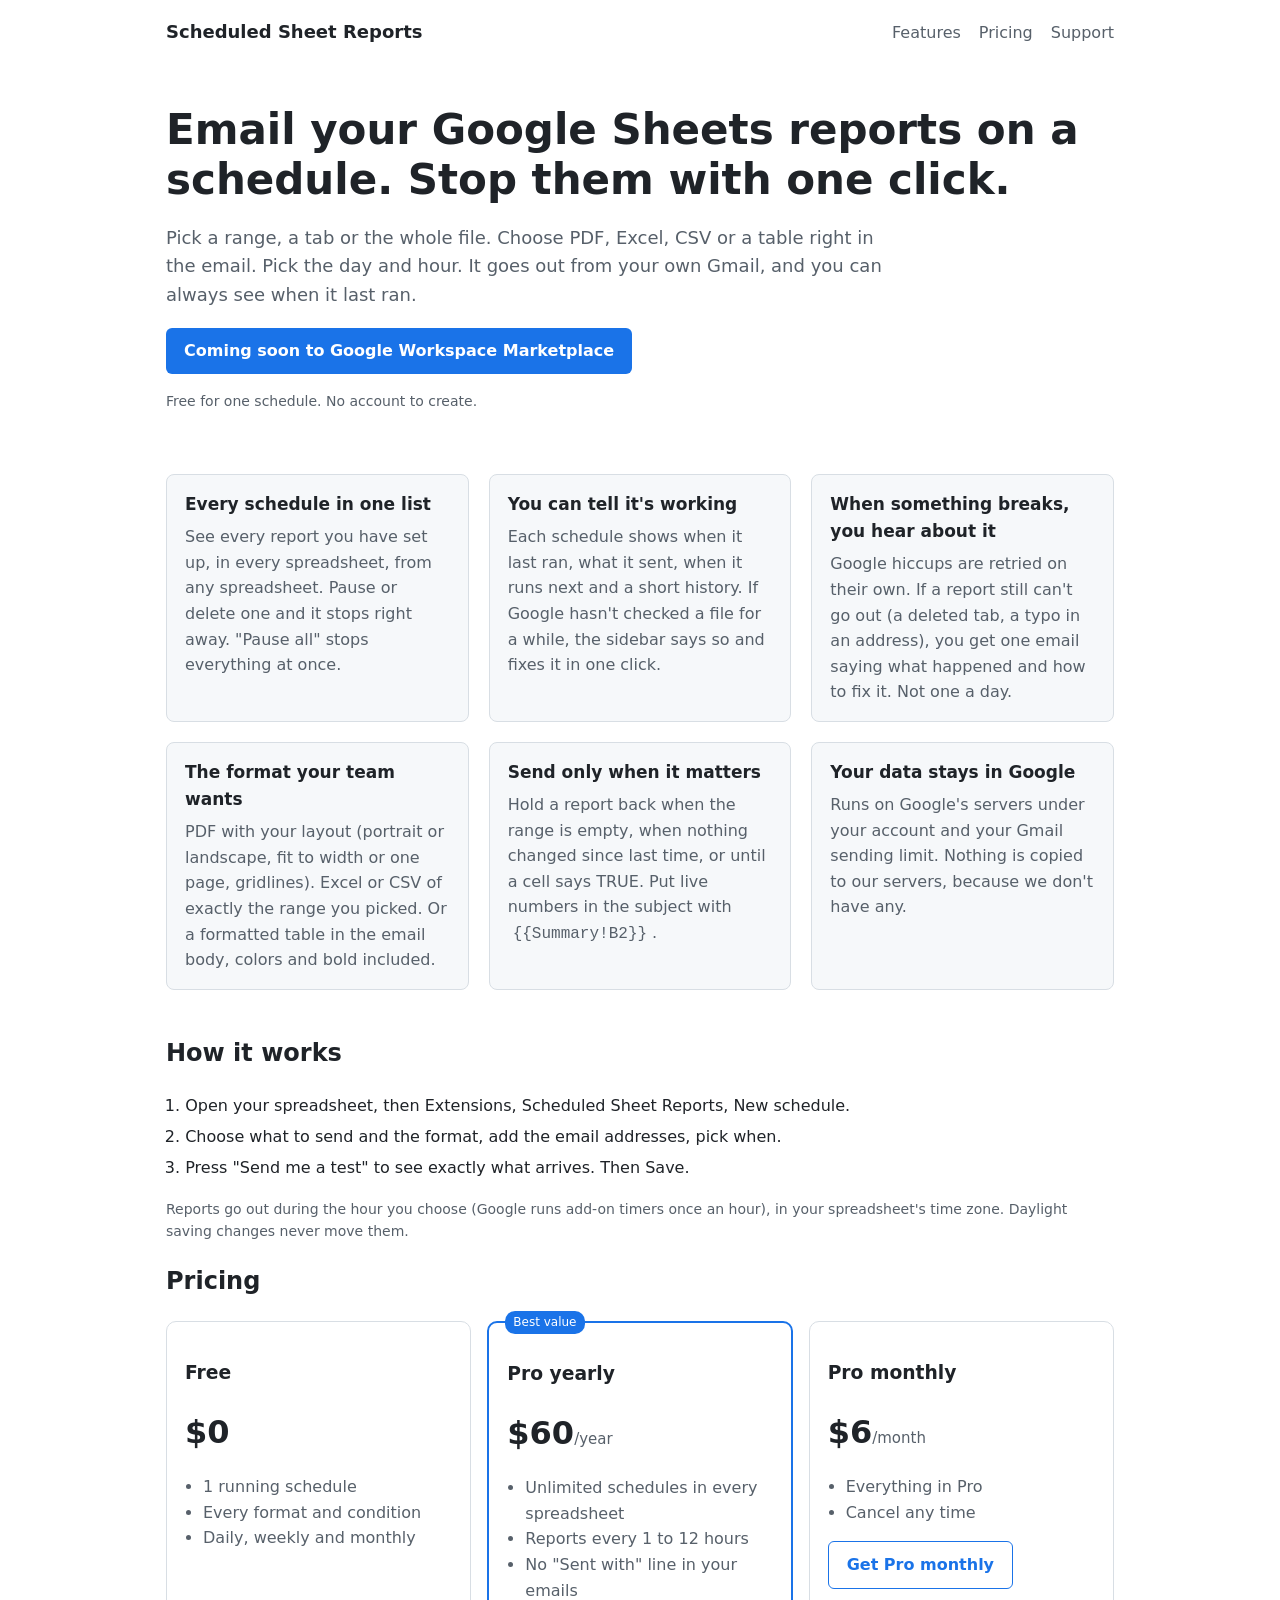
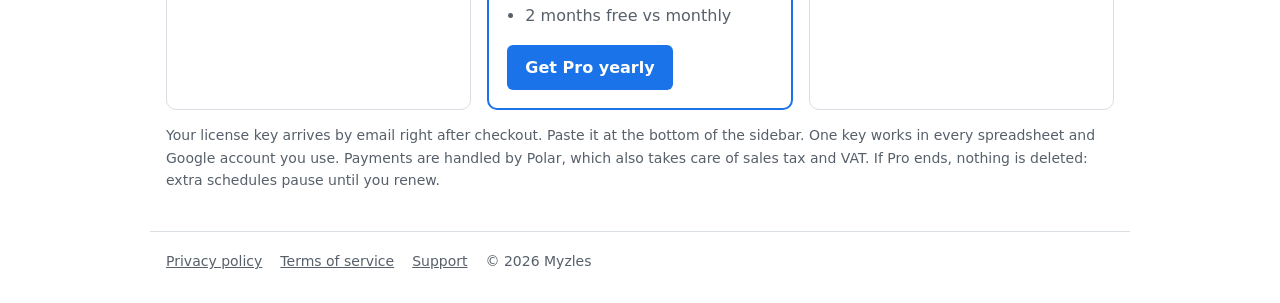
==== index.html @ c82e645b "Scheduled Sheet Reports site" ====
<!doctype html>
<html lang="en">
<head>
<meta charset="utf-8">
<meta name="viewport" content="width=device-width, initial-scale=1">
<title>Scheduled Sheet Reports for Google Sheets</title>
<meta name="description" content="Email a Google Sheets range, tab or whole file on a schedule as PDF, Excel, CSV or a table in the email. One list of every schedule, and Pause works instantly.">
<link rel="stylesheet" href="style.css">
</head>
<body>
<header class="wrap top"><a class="brand" href="./">Scheduled Sheet Reports</a><nav><a href="./#features">Features</a><a href="./#pricing">Pricing</a><a href="support.html">Support</a></nav></header>

<section class="wrap hero">
  <h1>Email your Google Sheets reports on a schedule. Stop them with one click.</h1>
  <p class="lead">Pick a range, a tab or the whole file. Choose PDF, Excel, CSV or a table right in the email. Pick the day and hour. It goes out from your own Gmail, and you can always see when it last ran.</p>
  <p><span class="btn" aria-disabled="true">Coming soon to Google Workspace Marketplace</span></p><!-- LAUNCH: swap for the Marketplace install link -->
  <p class="small">Free for one schedule. No account to create.</p>
</section>

<section id="features" class="wrap grid">
  <div><h3>Every schedule in one list</h3><p>See every report you have set up, in every spreadsheet, from any spreadsheet. Pause or delete one and it stops right away. "Pause all" stops everything at once.</p></div>
  <div><h3>You can tell it's working</h3><p>Each schedule shows when it last ran, what it sent, when it runs next and a short history. If Google hasn't checked a file for a while, the sidebar says so and fixes it in one click.</p></div>
  <div><h3>When something breaks, you hear about it</h3><p>Google hiccups are retried on their own. If a report still can't go out (a deleted tab, a typo in an address), you get one email saying what happened and how to fix it. Not one a day.</p></div>
  <div><h3>The format your team wants</h3><p>PDF with your layout (portrait or landscape, fit to width or one page, gridlines). Excel or CSV of exactly the range you picked. Or a formatted table in the email body, colors and bold included.</p></div>
  <div><h3>Send only when it matters</h3><p>Hold a report back when the range is empty, when nothing changed since last time, or until a cell says TRUE. Put live numbers in the subject with <code>{{Summary!B2}}</code>.</p></div>
  <div><h3>Your data stays in Google</h3><p>Runs on Google's servers under your account and your Gmail sending limit. Nothing is copied to our servers, because we don't have any.</p></div>
</section>

<section class="wrap">
  <h2>How it works</h2>
  <ol class="steps">
    <li>Open your spreadsheet, then Extensions, Scheduled Sheet Reports, New schedule.</li>
    <li>Choose what to send and the format, add the email addresses, pick when.</li>
    <li>Press "Send me a test" to see exactly what arrives. Then Save.</li>
  </ol>
  <p class="small">Reports go out during the hour you choose (Google runs add-on timers once an hour), in your spreadsheet's time zone. Daylight saving changes never move them.</p>
</section>

<section id="pricing" class="wrap">
  <h2>Pricing</h2>
  <div class="plans">
    <div class="plan"><h3>Free</h3><p class="price">$0</p><ul><li>1 running schedule</li><li>Every format and condition</li><li>Daily, weekly and monthly</li></ul></div>
    <div class="plan best"><span class="tag">Best value</span><h3>Pro yearly</h3><p class="price">$60<span>/year</span></p><ul><li>Unlimited schedules in every spreadsheet</li><li>Reports every 1 to 12 hours</li><li>No "Sent with" line in your emails</li><li>2 months free vs monthly</li></ul><a class="btn" href="https://buy.polar.sh/polar_cl_2FCOJj0OA82YPhj2kNXq5B5Lyd6tLaUT3I5VF2hyjky">Get Pro yearly</a></div>
    <div class="plan"><h3>Pro monthly</h3><p class="price">$6<span>/month</span></p><ul><li>Everything in Pro</li><li>Cancel any time</li></ul><a class="btn ghost" href="https://buy.polar.sh/polar_cl_g5BD1GO6BYs2bRUYo3kjSf56NTwhfmg9c0Htf2Jf3jh">Get Pro monthly</a></div>
  </div>
  <p class="small">Your license key arrives by email right after checkout. Paste it at the bottom of the sidebar. One key works in every spreadsheet and Google account you use. Payments are handled by Polar, which also takes care of sales tax and VAT. If Pro ends, nothing is deleted: extra schedules pause until you renew.</p>
</section>

<footer class="wrap foot"><a href="privacy.html">Privacy policy</a><a href="terms.html">Terms of service</a><a href="support.html">Support</a><span>&copy; 2026 Myzles</span></footer>
</body>
</html>
---- style.css ----
:root { --ink: #1f2328; --muted: #57606a; --line: #d8dee4; --accent: #1a73e8; --bg: #ffffff; --soft: #f6f8fa; }
@media (prefers-color-scheme: dark) { :root { --ink: #e6edf3; --muted: #9aa4af; --line: #30363d; --accent: #6ea8fe; --bg: #0d1117; --soft: #161b22; } }
* { box-sizing: border-box; }
body { margin: 0; font: 16px/1.6 system-ui, -apple-system, "Segoe UI", Roboto, Arial, sans-serif; color: var(--ink); background: var(--bg); }
.wrap { max-width: 980px; margin: 0 auto; padding: 0 16px; }
.top { display: flex; justify-content: space-between; align-items: center; padding-top: 18px; padding-bottom: 18px; flex-wrap: wrap; gap: 8px; }
.brand { font-weight: 700; color: var(--ink); text-decoration: none; font-size: 18px; }
nav a { margin-left: 18px; color: var(--muted); text-decoration: none; }
.hero { padding: 40px 16px 24px; }
h1 { font-size: clamp(28px, 5vw, 42px); line-height: 1.2; margin: 0 0 16px; }
.lead { font-size: 18px; color: var(--muted); max-width: 720px; }
.btn { display: inline-block; background: var(--accent); color: #fff; padding: 10px 18px; border-radius: 6px; text-decoration: none; font-weight: 600; }
.btn.ghost { background: transparent; color: var(--accent); border: 1px solid var(--accent); }
.small { color: var(--muted); font-size: 14px; }
.grid { display: grid; grid-template-columns: repeat(auto-fit, minmax(260px, 1fr)); gap: 20px; padding-top: 24px; padding-bottom: 24px; }
.grid div { background: var(--soft); border: 1px solid var(--line); border-radius: 8px; padding: 16px 18px; }
.grid h3 { margin: 0 0 6px; font-size: 17px; }
.grid p { margin: 0; color: var(--muted); }
.plans { display: grid; grid-template-columns: repeat(auto-fit, minmax(240px, 1fr)); gap: 16px; }
.plan { border: 1px solid var(--line); border-radius: 10px; padding: 18px; position: relative; }
.plan.best { border: 2px solid var(--accent); }
.tag { position: absolute; top: -12px; left: 16px; background: var(--accent); color: #fff; font-size: 12px; padding: 2px 8px; border-radius: 10px; }
.price { font-size: 32px; font-weight: 700; margin: 4px 0; }
.price span { font-size: 15px; color: var(--muted); font-weight: 400; }
.plan ul { padding-left: 18px; color: var(--muted); }
.foot { border-top: 1px solid var(--line); margin-top: 40px; padding-top: 18px; padding-bottom: 30px; display: flex; gap: 18px; flex-wrap: wrap; color: var(--muted); font-size: 14px; }
.foot a { color: var(--muted); }
.doc { max-width: 760px; padding-bottom: 40px; }
.doc h2 { margin-top: 28px; font-size: 20px; }
code { background: var(--soft); padding: 1px 5px; border-radius: 4px; }

.steps{line-height:1.7;padding-left:1.2em}
.steps li{margin:4px 0}
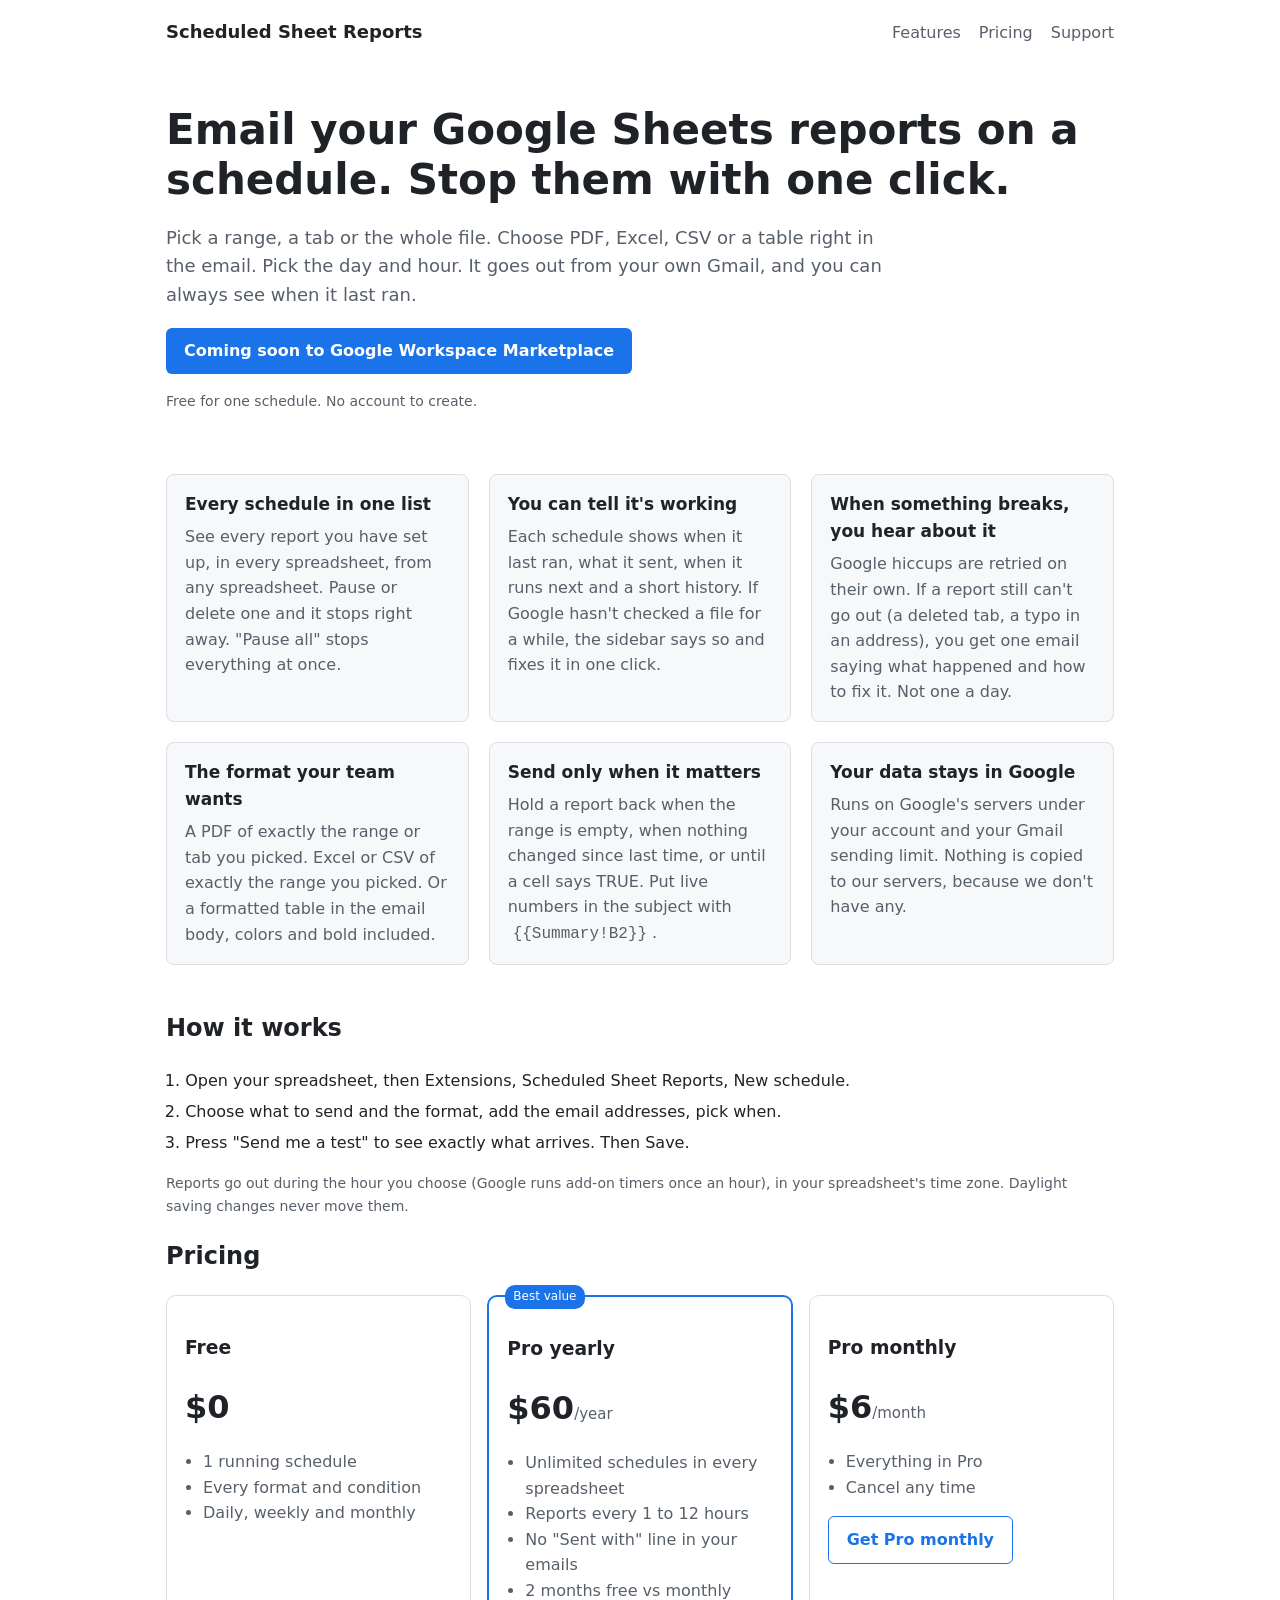
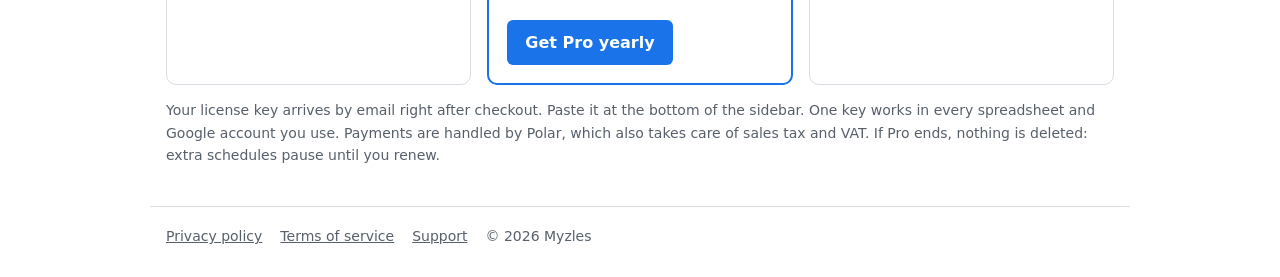
==== commit bdfa74d9: "Accurate PDF wording" ====
--- a/index.html
+++ b/index.html
@@ -21,7 +21,7 @@
   <div><h3>Every schedule in one list</h3><p>See every report you have set up, in every spreadsheet, from any spreadsheet. Pause or delete one and it stops right away. "Pause all" stops everything at once.</p></div>
   <div><h3>You can tell it's working</h3><p>Each schedule shows when it last ran, what it sent, when it runs next and a short history. If Google hasn't checked a file for a while, the sidebar says so and fixes it in one click.</p></div>
   <div><h3>When something breaks, you hear about it</h3><p>Google hiccups are retried on their own. If a report still can't go out (a deleted tab, a typo in an address), you get one email saying what happened and how to fix it. Not one a day.</p></div>
-  <div><h3>The format your team wants</h3><p>PDF with your layout (portrait or landscape, fit to width or one page, gridlines). Excel or CSV of exactly the range you picked. Or a formatted table in the email body, colors and bold included.</p></div>
+  <div><h3>The format your team wants</h3><p>A PDF of exactly the range or tab you picked. Excel or CSV of exactly the range you picked. Or a formatted table in the email body, colors and bold included.</p></div>
   <div><h3>Send only when it matters</h3><p>Hold a report back when the range is empty, when nothing changed since last time, or until a cell says TRUE. Put live numbers in the subject with <code>{{Summary!B2}}</code>.</p></div>
   <div><h3>Your data stays in Google</h3><p>Runs on Google's servers under your account and your Gmail sending limit. Nothing is copied to our servers, because we don't have any.</p></div>
 </section>
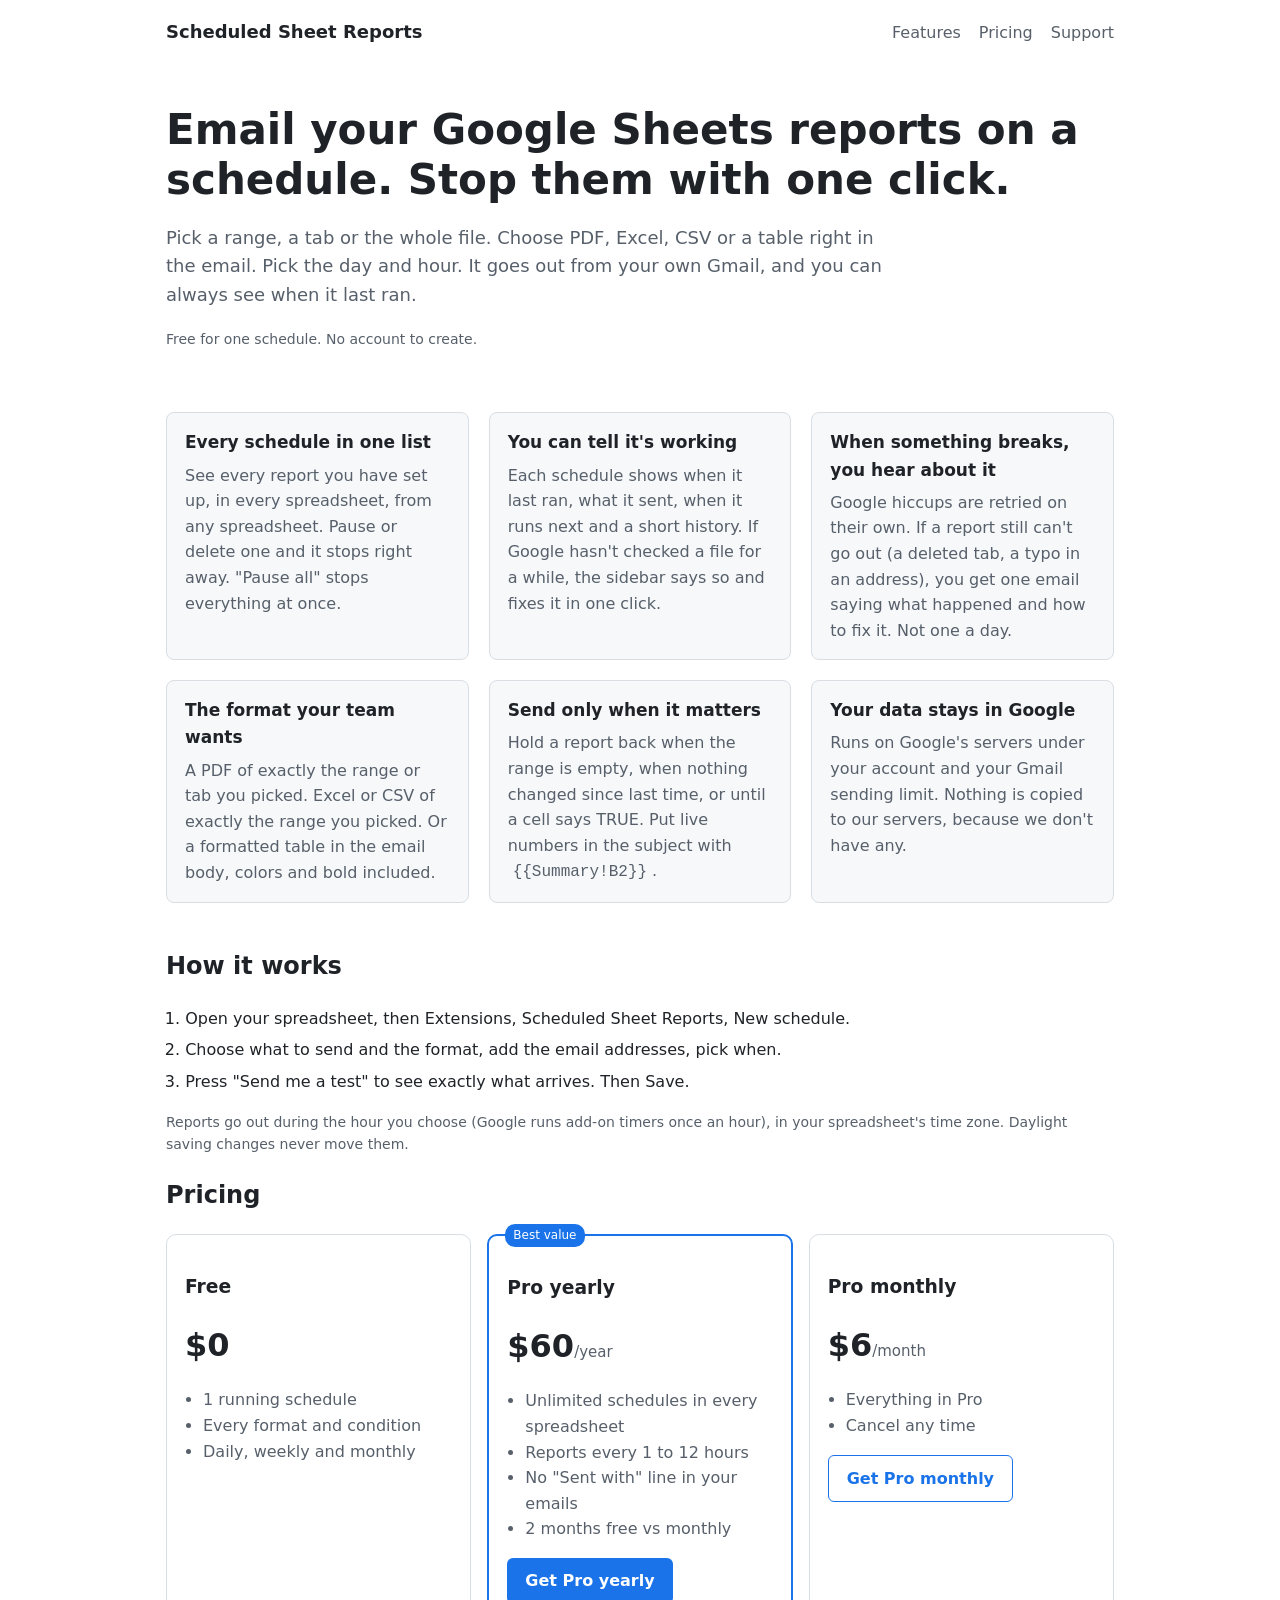
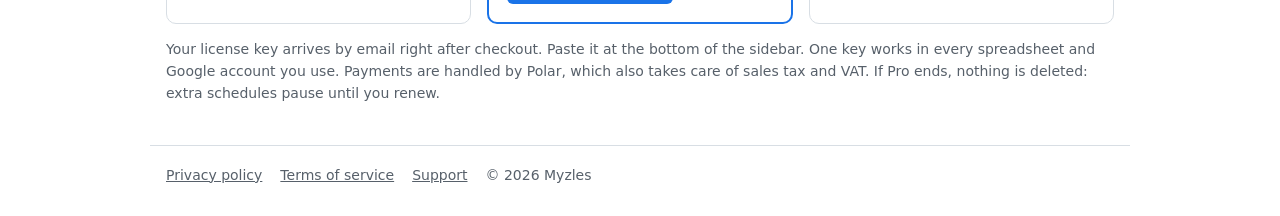
==== commit fc1085c9: "Remove coming-soon Marketplace button (Google review guidance)" ====
--- a/index.html
+++ b/index.html
@@ -1,51 +1,51 @@
-<!doctype html>
-<html lang="en">
-<head>
-<meta charset="utf-8">
-<meta name="viewport" content="width=device-width, initial-scale=1">
-<title>Scheduled Sheet Reports for Google Sheets</title>
-<meta name="description" content="Email a Google Sheets range, tab or whole file on a schedule as PDF, Excel, CSV or a table in the email. One list of every schedule, and Pause works instantly.">
-<link rel="stylesheet" href="style.css">
-</head>
-<body>
-<header class="wrap top"><a class="brand" href="./">Scheduled Sheet Reports</a><nav><a href="./#features">Features</a><a href="./#pricing">Pricing</a><a href="support.html">Support</a></nav></header>
-
-<section class="wrap hero">
-  <h1>Email your Google Sheets reports on a schedule. Stop them with one click.</h1>
-  <p class="lead">Pick a range, a tab or the whole file. Choose PDF, Excel, CSV or a table right in the email. Pick the day and hour. It goes out from your own Gmail, and you can always see when it last ran.</p>
-  <p><span class="btn" aria-disabled="true">Coming soon to Google Workspace Marketplace</span></p><!-- LAUNCH: swap for the Marketplace install link -->
-  <p class="small">Free for one schedule. No account to create.</p>
-</section>
-
-<section id="features" class="wrap grid">
-  <div><h3>Every schedule in one list</h3><p>See every report you have set up, in every spreadsheet, from any spreadsheet. Pause or delete one and it stops right away. "Pause all" stops everything at once.</p></div>
-  <div><h3>You can tell it's working</h3><p>Each schedule shows when it last ran, what it sent, when it runs next and a short history. If Google hasn't checked a file for a while, the sidebar says so and fixes it in one click.</p></div>
-  <div><h3>When something breaks, you hear about it</h3><p>Google hiccups are retried on their own. If a report still can't go out (a deleted tab, a typo in an address), you get one email saying what happened and how to fix it. Not one a day.</p></div>
-  <div><h3>The format your team wants</h3><p>A PDF of exactly the range or tab you picked. Excel or CSV of exactly the range you picked. Or a formatted table in the email body, colors and bold included.</p></div>
-  <div><h3>Send only when it matters</h3><p>Hold a report back when the range is empty, when nothing changed since last time, or until a cell says TRUE. Put live numbers in the subject with <code>{{Summary!B2}}</code>.</p></div>
-  <div><h3>Your data stays in Google</h3><p>Runs on Google's servers under your account and your Gmail sending limit. Nothing is copied to our servers, because we don't have any.</p></div>
-</section>
-
-<section class="wrap">
-  <h2>How it works</h2>
-  <ol class="steps">
-    <li>Open your spreadsheet, then Extensions, Scheduled Sheet Reports, New schedule.</li>
-    <li>Choose what to send and the format, add the email addresses, pick when.</li>
-    <li>Press "Send me a test" to see exactly what arrives. Then Save.</li>
-  </ol>
-  <p class="small">Reports go out during the hour you choose (Google runs add-on timers once an hour), in your spreadsheet's time zone. Daylight saving changes never move them.</p>
-</section>
-
-<section id="pricing" class="wrap">
-  <h2>Pricing</h2>
-  <div class="plans">
-    <div class="plan"><h3>Free</h3><p class="price">$0</p><ul><li>1 running schedule</li><li>Every format and condition</li><li>Daily, weekly and monthly</li></ul></div>
-    <div class="plan best"><span class="tag">Best value</span><h3>Pro yearly</h3><p class="price">$60<span>/year</span></p><ul><li>Unlimited schedules in every spreadsheet</li><li>Reports every 1 to 12 hours</li><li>No "Sent with" line in your emails</li><li>2 months free vs monthly</li></ul><a class="btn" href="https://buy.polar.sh/polar_cl_2FCOJj0OA82YPhj2kNXq5B5Lyd6tLaUT3I5VF2hyjky">Get Pro yearly</a></div>
-    <div class="plan"><h3>Pro monthly</h3><p class="price">$6<span>/month</span></p><ul><li>Everything in Pro</li><li>Cancel any time</li></ul><a class="btn ghost" href="https://buy.polar.sh/polar_cl_g5BD1GO6BYs2bRUYo3kjSf56NTwhfmg9c0Htf2Jf3jh">Get Pro monthly</a></div>
-  </div>
-  <p class="small">Your license key arrives by email right after checkout. Paste it at the bottom of the sidebar. One key works in every spreadsheet and Google account you use. Payments are handled by Polar, which also takes care of sales tax and VAT. If Pro ends, nothing is deleted: extra schedules pause until you renew.</p>
-</section>
-
-<footer class="wrap foot"><a href="privacy.html">Privacy policy</a><a href="terms.html">Terms of service</a><a href="support.html">Support</a><span>&copy; 2026 Myzles</span></footer>
-</body>
-</html>
+<!doctype html>
+<html lang="en">
+<head>
+<meta charset="utf-8">
+<meta name="viewport" content="width=device-width, initial-scale=1">
+<title>Scheduled Sheet Reports for Google Sheets</title>
+<meta name="description" content="Email a Google Sheets range, tab or whole file on a schedule as PDF, Excel, CSV or a table in the email. One list of every schedule, and Pause works instantly.">
+<link rel="stylesheet" href="style.css">
+</head>
+<body>
+<header class="wrap top"><a class="brand" href="./">Scheduled Sheet Reports</a><nav><a href="./#features">Features</a><a href="./#pricing">Pricing</a><a href="support.html">Support</a></nav></header>
+
+<section class="wrap hero">
+  <h1>Email your Google Sheets reports on a schedule. Stop them with one click.</h1>
+  <p class="lead">Pick a range, a tab or the whole file. Choose PDF, Excel, CSV or a table right in the email. Pick the day and hour. It goes out from your own Gmail, and you can always see when it last ran.</p>
+  <p><!-- LAUNCH-INSTALL: Marketplace install button goes here after approval (Google: no coming-soon text before OAuth review) --></p>
+  <p class="small">Free for one schedule. No account to create.</p>
+</section>
+
+<section id="features" class="wrap grid">
+  <div><h3>Every schedule in one list</h3><p>See every report you have set up, in every spreadsheet, from any spreadsheet. Pause or delete one and it stops right away. "Pause all" stops everything at once.</p></div>
+  <div><h3>You can tell it's working</h3><p>Each schedule shows when it last ran, what it sent, when it runs next and a short history. If Google hasn't checked a file for a while, the sidebar says so and fixes it in one click.</p></div>
+  <div><h3>When something breaks, you hear about it</h3><p>Google hiccups are retried on their own. If a report still can't go out (a deleted tab, a typo in an address), you get one email saying what happened and how to fix it. Not one a day.</p></div>
+  <div><h3>The format your team wants</h3><p>A PDF of exactly the range or tab you picked. Excel or CSV of exactly the range you picked. Or a formatted table in the email body, colors and bold included.</p></div>
+  <div><h3>Send only when it matters</h3><p>Hold a report back when the range is empty, when nothing changed since last time, or until a cell says TRUE. Put live numbers in the subject with <code>{{Summary!B2}}</code>.</p></div>
+  <div><h3>Your data stays in Google</h3><p>Runs on Google's servers under your account and your Gmail sending limit. Nothing is copied to our servers, because we don't have any.</p></div>
+</section>
+
+<section class="wrap">
+  <h2>How it works</h2>
+  <ol class="steps">
+    <li>Open your spreadsheet, then Extensions, Scheduled Sheet Reports, New schedule.</li>
+    <li>Choose what to send and the format, add the email addresses, pick when.</li>
+    <li>Press "Send me a test" to see exactly what arrives. Then Save.</li>
+  </ol>
+  <p class="small">Reports go out during the hour you choose (Google runs add-on timers once an hour), in your spreadsheet's time zone. Daylight saving changes never move them.</p>
+</section>
+
+<section id="pricing" class="wrap">
+  <h2>Pricing</h2>
+  <div class="plans">
+    <div class="plan"><h3>Free</h3><p class="price">$0</p><ul><li>1 running schedule</li><li>Every format and condition</li><li>Daily, weekly and monthly</li></ul></div>
+    <div class="plan best"><span class="tag">Best value</span><h3>Pro yearly</h3><p class="price">$60<span>/year</span></p><ul><li>Unlimited schedules in every spreadsheet</li><li>Reports every 1 to 12 hours</li><li>No "Sent with" line in your emails</li><li>2 months free vs monthly</li></ul><a class="btn" href="https://buy.polar.sh/polar_cl_2FCOJj0OA82YPhj2kNXq5B5Lyd6tLaUT3I5VF2hyjky">Get Pro yearly</a></div>
+    <div class="plan"><h3>Pro monthly</h3><p class="price">$6<span>/month</span></p><ul><li>Everything in Pro</li><li>Cancel any time</li></ul><a class="btn ghost" href="https://buy.polar.sh/polar_cl_g5BD1GO6BYs2bRUYo3kjSf56NTwhfmg9c0Htf2Jf3jh">Get Pro monthly</a></div>
+  </div>
+  <p class="small">Your license key arrives by email right after checkout. Paste it at the bottom of the sidebar. One key works in every spreadsheet and Google account you use. Payments are handled by Polar, which also takes care of sales tax and VAT. If Pro ends, nothing is deleted: extra schedules pause until you renew.</p>
+</section>
+
+<footer class="wrap foot"><a href="privacy.html">Privacy policy</a><a href="terms.html">Terms of service</a><a href="support.html">Support</a><span>&copy; 2026 Myzles</span></footer>
+</body>
+</html>
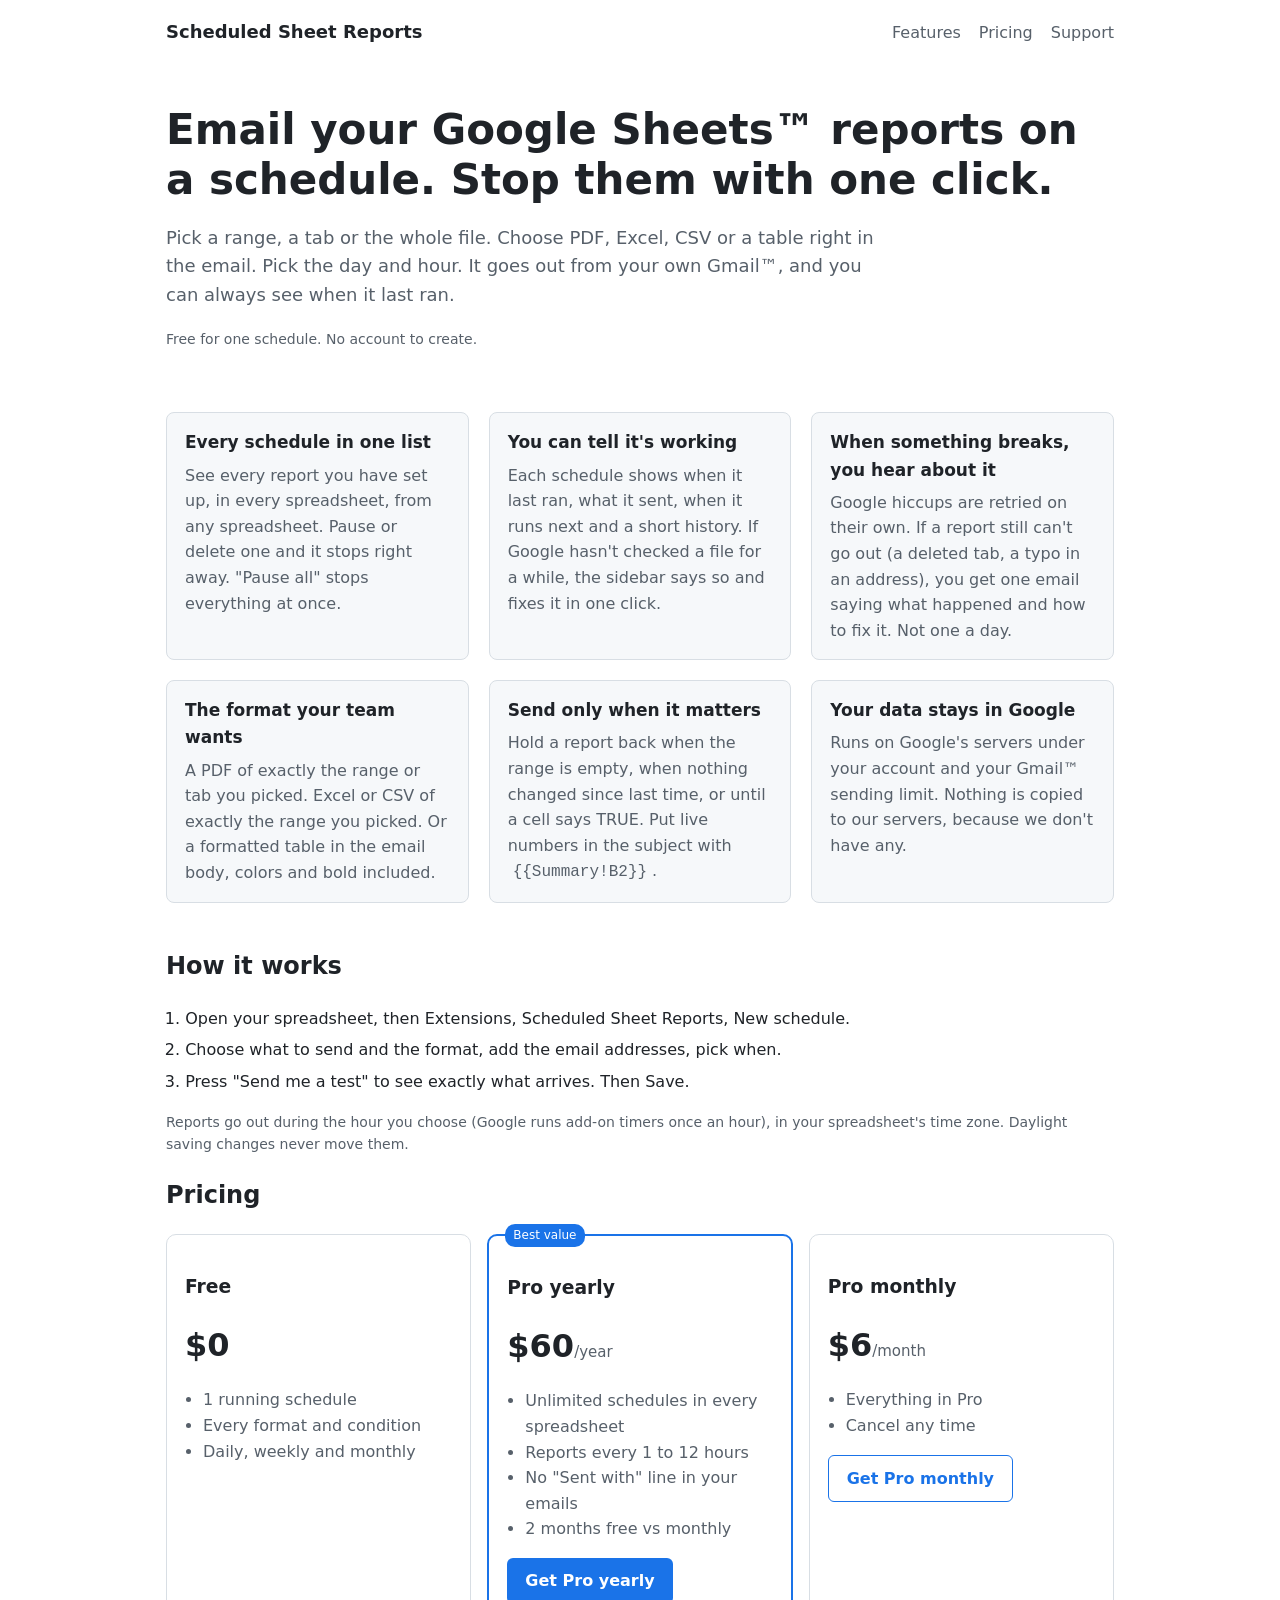
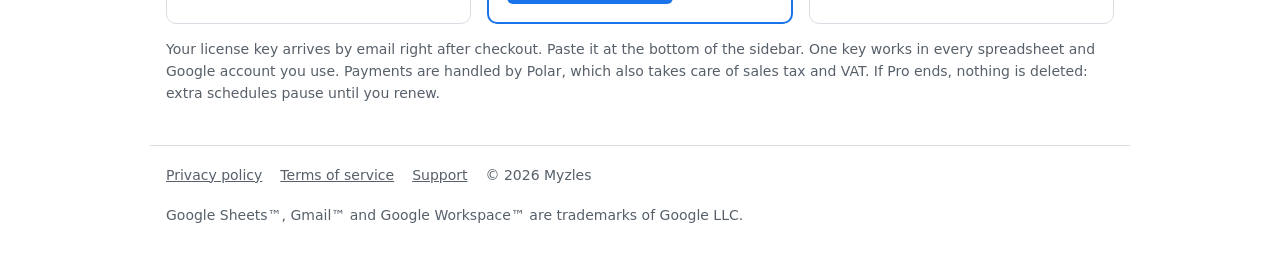
==== commit df48ddc2: "Trademark marks on Google product names; remove coming-soon text" ====
--- a/index.html
+++ b/index.html
@@ -3,16 +3,16 @@
 <head>
 <meta charset="utf-8">
 <meta name="viewport" content="width=device-width, initial-scale=1">
-<title>Scheduled Sheet Reports for Google Sheets</title>
-<meta name="description" content="Email a Google Sheets range, tab or whole file on a schedule as PDF, Excel, CSV or a table in the email. One list of every schedule, and Pause works instantly.">
+<title>Scheduled Sheet Reports for Google Sheets™</title>
+<meta name="description" content="Email a Google Sheets™ range, tab or whole file on a schedule as PDF, Excel, CSV or a table in the email. One list of every schedule, and Pause works instantly.">
 <link rel="stylesheet" href="style.css">
 </head>
 <body>
 <header class="wrap top"><a class="brand" href="./">Scheduled Sheet Reports</a><nav><a href="./#features">Features</a><a href="./#pricing">Pricing</a><a href="support.html">Support</a></nav></header>
 
 <section class="wrap hero">
-  <h1>Email your Google Sheets reports on a schedule. Stop them with one click.</h1>
-  <p class="lead">Pick a range, a tab or the whole file. Choose PDF, Excel, CSV or a table right in the email. Pick the day and hour. It goes out from your own Gmail, and you can always see when it last ran.</p>
+  <h1>Email your Google Sheets™ reports on a schedule. Stop them with one click.</h1>
+  <p class="lead">Pick a range, a tab or the whole file. Choose PDF, Excel, CSV or a table right in the email. Pick the day and hour. It goes out from your own Gmail™, and you can always see when it last ran.</p>
   <p><!-- LAUNCH-INSTALL: Marketplace install button goes here after approval (Google: no coming-soon text before OAuth review) --></p>
   <p class="small">Free for one schedule. No account to create.</p>
 </section>
@@ -23,7 +23,7 @@
   <div><h3>When something breaks, you hear about it</h3><p>Google hiccups are retried on their own. If a report still can't go out (a deleted tab, a typo in an address), you get one email saying what happened and how to fix it. Not one a day.</p></div>
   <div><h3>The format your team wants</h3><p>A PDF of exactly the range or tab you picked. Excel or CSV of exactly the range you picked. Or a formatted table in the email body, colors and bold included.</p></div>
   <div><h3>Send only when it matters</h3><p>Hold a report back when the range is empty, when nothing changed since last time, or until a cell says TRUE. Put live numbers in the subject with <code>{{Summary!B2}}</code>.</p></div>
-  <div><h3>Your data stays in Google</h3><p>Runs on Google's servers under your account and your Gmail sending limit. Nothing is copied to our servers, because we don't have any.</p></div>
+  <div><h3>Your data stays in Google</h3><p>Runs on Google's servers under your account and your Gmail™ sending limit. Nothing is copied to our servers, because we don't have any.</p></div>
 </section>
 
 <section class="wrap">
@@ -46,6 +46,6 @@
   <p class="small">Your license key arrives by email right after checkout. Paste it at the bottom of the sidebar. One key works in every spreadsheet and Google account you use. Payments are handled by Polar, which also takes care of sales tax and VAT. If Pro ends, nothing is deleted: extra schedules pause until you renew.</p>
 </section>
 
-<footer class="wrap foot"><a href="privacy.html">Privacy policy</a><a href="terms.html">Terms of service</a><a href="support.html">Support</a><span>&copy; 2026 Myzles</span></footer>
+<footer class="wrap foot"><a href="privacy.html">Privacy policy</a><a href="terms.html">Terms of service</a><a href="support.html">Support</a><span>&copy; 2026 Myzles</span><span class="small">Google Sheets™, Gmail™ and Google Workspace™ are trademarks of Google LLC.</span></footer>
 </body>
 </html>
